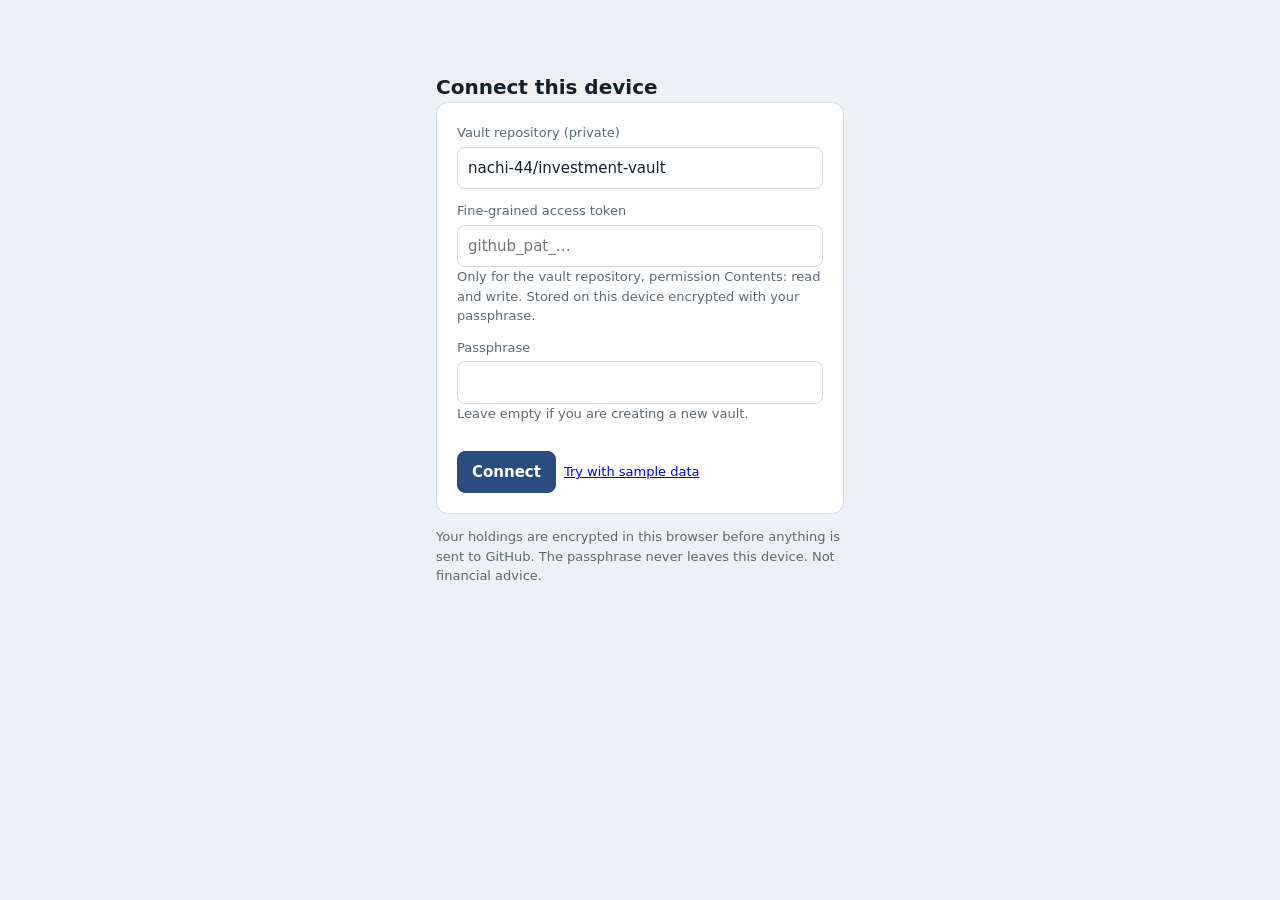
==== web/index.html @ b35d69a8 "Portfolio tracker v2: encrypted web app for PC and phone Ports the Python prototype to a no-build we" ====
<!doctype html>
<html lang="en">
<head>
<meta charset="utf-8">
<meta name="viewport" content="width=device-width,initial-scale=1,viewport-fit=cover">
<meta http-equiv="Content-Security-Policy" content="default-src 'self'; script-src 'self'; style-src 'self'; img-src 'self' data: blob:; connect-src 'self' https://api.github.com; manifest-src 'self'; worker-src 'self'; object-src 'none'; base-uri 'none'; form-action 'none'">
<meta name="referrer" content="no-referrer">
<meta name="app-version" content="dev">
<meta name="theme-color" content="#2B4C7E">
<title>Portfolio</title>
<link rel="manifest" href="manifest.webmanifest">
<link rel="icon" href="icon.svg" type="image/svg+xml">
<link rel="apple-touch-icon" href="icon-192.png">
<link rel="stylesheet" href="styles.css">
</head>
<body>
<div id="app"><p class="center mu">Loading…</p></div>
<noscript><p class="center">This app needs JavaScript.</p></noscript>
<script type="module" src="app.js"></script>
<script type="module" src="sw-register.js"></script>
</body>
</html>
---- web/styles.css ----
:root{
  --bg:#EDF0F4;--s:#fff;--s2:#F6F8FA;--ink:#14202B;--mu:#5B6975;--ln:#D3DAE1;--acc:#2B4C7E;--acc-ink:#fff;
  --gain:#0E7C66;--loss:#B3392F;--warn:#9A6200;--warn-bg:#FFF4DB;
  --c1:#2B4C7E;--c2:#0E7C66;--c3:#C27A1A;--c4:#7A4E9E;--c5:#B3392F;--c6:#4A8FB5;--c7:#8A8F98;
  color-scheme:light;
}
@media (prefers-color-scheme:dark){:root:not([data-theme="light"]){
  --bg:#10181F;--s:#18232D;--s2:#1E2B36;--ink:#E6ECF1;--mu:#93A1AE;--ln:#2B3946;--acc:#7FA6DC;--acc-ink:#0B1218;
  --gain:#3FC1A3;--loss:#F0786E;--warn:#E0A245;--warn-bg:#2E2412;
  --c1:#7FA6DC;--c2:#3FC1A3;--c3:#E0A245;--c4:#B79AD6;--c5:#F0786E;--c6:#6FB6D8;--c7:#9AA5B0;color-scheme:dark}}
:root[data-theme="dark"]{
  --bg:#10181F;--s:#18232D;--s2:#1E2B36;--ink:#E6ECF1;--mu:#93A1AE;--ln:#2B3946;--acc:#7FA6DC;--acc-ink:#0B1218;
  --gain:#3FC1A3;--loss:#F0786E;--warn:#E0A245;--warn-bg:#2E2412;
  --c1:#7FA6DC;--c2:#3FC1A3;--c3:#E0A245;--c4:#B79AD6;--c5:#F0786E;--c6:#6FB6D8;--c7:#9AA5B0;color-scheme:dark}

*{box-sizing:border-box}[hidden]{display:none!important}
html,body{margin:0;background:var(--bg);color:var(--ink)}
body{font:15px/1.5 system-ui,-apple-system,"Segoe UI",Roboto,sans-serif;font-variant-numeric:tabular-nums;-webkit-text-size-adjust:100%}
button,input,select,textarea{font:inherit;color:inherit}
h1{font-size:20px;margin:0}h2{font-size:16px;margin:24px 0 10px}h3{font-size:13px;color:var(--mu);font-weight:600;margin:0 0 10px;text-transform:uppercase;letter-spacing:.04em}
.page{max-width:960px;margin:0 auto;padding:16px 16px 96px}
.mu{color:var(--mu)}.sm{font-size:13px}.gain{color:var(--gain)}.loss{color:var(--loss)}
.row{display:flex;gap:8px;align-items:center;flex-wrap:wrap}.grow{flex:1}.right{text-align:right}

/* top bar and tabs */
.top{position:sticky;top:0;z-index:5;background:var(--bg);border-bottom:1px solid var(--ln)}
.top .page{padding-top:10px;padding-bottom:10px;display:flex;align-items:center;gap:12px}
.status{font-size:12px;color:var(--mu);margin-left:auto;text-align:right}
.status.err{color:var(--loss)}
.tabs{position:fixed;left:0;right:0;bottom:0;z-index:6;display:flex;background:var(--s);border-top:1px solid var(--ln);padding-bottom:env(safe-area-inset-bottom)}
.tabs button{flex:1;border:0;background:none;padding:10px 4px 12px;font-size:13px;color:var(--mu);cursor:pointer}
.tabs button[aria-selected="true"]{color:var(--acc);font-weight:600;box-shadow:inset 0 3px 0 var(--acc)}
@media (min-width:760px){
  .tabs{position:static;max-width:960px;margin:0 auto;background:none;border:0;padding:0 16px;gap:4px}
  .tabs button{flex:0 0 auto;padding:8px 14px;border-radius:8px}
  .tabs button[aria-selected="true"]{background:var(--s);box-shadow:none}
  .page{padding-bottom:48px}
}

/* summary tiles */
.sum{display:grid;grid-template-columns:repeat(2,1fr);gap:1px;background:var(--ln);border:1px solid var(--ln);border-radius:12px;overflow:hidden}
@media (min-width:640px){.sum{grid-template-columns:repeat(4,1fr)}}
.sum div{background:var(--s);padding:12px 14px;min-width:0}.sum span{display:block;color:var(--mu);font-size:12px}.sum b{font-size:19px;font-weight:600;white-space:nowrap}

.grid{display:grid;grid-template-columns:repeat(auto-fit,minmax(300px,1fr));gap:12px}
.card{background:var(--s);border:1px solid var(--ln);border-radius:12px;padding:14px;min-width:0}
.note{background:var(--warn-bg);color:var(--ink);border-radius:10px;padding:10px 12px;font-size:13px;margin:12px 0;border:1px solid color-mix(in srgb,var(--warn) 30%,transparent)}
.note.ok{background:var(--s2);border-color:var(--ln)}

/* charts */
.dn{display:flex;gap:16px;align-items:center;flex-wrap:wrap}.dn svg{width:132px;height:132px;flex:0 0 auto}
.lg{list-style:none;margin:0;padding:0;flex:1;min-width:150px}.lg li{display:flex;gap:8px;align-items:center;padding:3px 0;font-size:14px}
.lg i{width:10px;height:10px;border-radius:2px;flex:0 0 auto}.lg span{margin-left:auto;color:var(--mu)}
.br{display:grid;grid-template-columns:minmax(0,120px) 1fr 76px;gap:8px;align-items:center;padding:3px 0;font-size:13px}
.bl{overflow:hidden;text-overflow:ellipsis;white-space:nowrap}.bt{background:var(--s2);border-radius:4px;height:12px;overflow:hidden}
.bf{height:100%;border-radius:4px}.bv{text-align:right;color:var(--mu)}
.line svg{width:100%;height:160px;display:block}

/* filters */
.filters{display:grid;grid-template-columns:1fr 1fr;gap:8px;margin-bottom:10px}
@media (min-width:640px){.filters{grid-template-columns:2fr repeat(5,1fr)}}
.filters .search{grid-column:1/-1}@media (min-width:640px){.filters .search{grid-column:auto}}
input,select,textarea{width:100%;background:var(--s);border:1px solid var(--ln);border-radius:8px;padding:9px 10px;min-height:42px}
input:focus,select:focus,textarea:focus,button:focus-visible{outline:2px solid var(--acc);outline-offset:1px}
label{display:block;font-size:13px;color:var(--mu);margin-bottom:4px}
.field{margin-bottom:12px}
.form{display:grid;grid-template-columns:1fr 1fr;gap:0 12px}.form .full{grid-column:1/-1}

/* holdings list */
.list{background:var(--s);border:1px solid var(--ln);border-radius:12px;overflow:hidden}
.item{border-bottom:1px solid var(--ln)}.item:last-child{border-bottom:0}
.item>button{all:unset;box-sizing:border-box;width:100%;display:grid;grid-template-columns:minmax(0,1fr) auto;gap:2px 12px;padding:10px 14px;cursor:pointer}
.item>button:focus-visible{outline:2px solid var(--acc);outline-offset:-2px}
.item .nm{font-weight:600;overflow:hidden;text-overflow:ellipsis;white-space:nowrap}
.item .sub{font-size:12px;color:var(--mu);overflow:hidden;text-overflow:ellipsis;white-space:nowrap}
.item .v{text-align:right;font-weight:600;white-space:nowrap}.item .g{text-align:right;font-size:13px;white-space:nowrap}
.detail{padding:0 14px 12px;font-size:13px}
.kv{display:grid;grid-template-columns:repeat(auto-fill,minmax(140px,1fr));gap:6px 12px;margin-bottom:8px}.kv span{display:block;color:var(--mu);font-size:12px}
.badge{display:inline-block;font-size:11px;padding:1px 6px;border-radius:999px;background:var(--s2);color:var(--mu);border:1px solid var(--ln);margin-left:6px;vertical-align:1px}
.badge.warn{background:var(--warn-bg);color:var(--warn);border-color:transparent}
.listhead{display:flex;justify-content:space-between;font-size:12px;color:var(--mu);padding:0 4px 6px}
table.mini{width:100%;border-collapse:collapse;font-size:12px}table.mini td,table.mini th{padding:4px 6px;text-align:right;border-bottom:1px solid var(--ln);white-space:nowrap}
table.mini td:first-child,table.mini th:first-child{text-align:left}.scroll{overflow-x:auto}

/* buttons */
.btn{border:1px solid var(--ln);background:var(--s);border-radius:8px;padding:9px 14px;min-height:42px;cursor:pointer}
.btn.primary{background:var(--acc);color:var(--acc-ink);border-color:var(--acc);font-weight:600}
.btn.danger{color:var(--loss)}.btn:disabled{opacity:.5;cursor:default}
.seg{display:flex;flex-wrap:wrap;gap:6px;margin-bottom:14px}
.seg button{border:1px solid var(--ln);background:var(--s);border-radius:999px;padding:6px 12px;cursor:pointer;font-size:14px}
.seg button[aria-pressed="true"]{background:var(--acc);color:var(--acc-ink);border-color:var(--acc)}

/* lock / setup */
.center{max-width:440px;margin:8vh auto 0;padding:0 16px}
.center .card{padding:20px}
.recovery{font-family:ui-monospace,Consolas,monospace;font-size:16px;letter-spacing:.04em;word-break:break-all;background:var(--s2);border:1px dashed var(--ln);border-radius:8px;padding:12px;user-select:all}
.err{color:var(--loss);font-size:13px;min-height:1.2em}
.toast{position:fixed;left:50%;bottom:84px;transform:translateX(-50%);background:var(--ink);color:var(--bg);padding:10px 16px;border-radius:10px;font-size:14px;z-index:20;max-width:calc(100% - 32px)}
footer{font-size:12px;color:var(--mu);margin-top:28px}
.testlog{white-space:pre-wrap;background:var(--s);border:1px solid var(--ln);border-radius:12px;padding:12px;font-size:13px}
details summary{cursor:pointer}
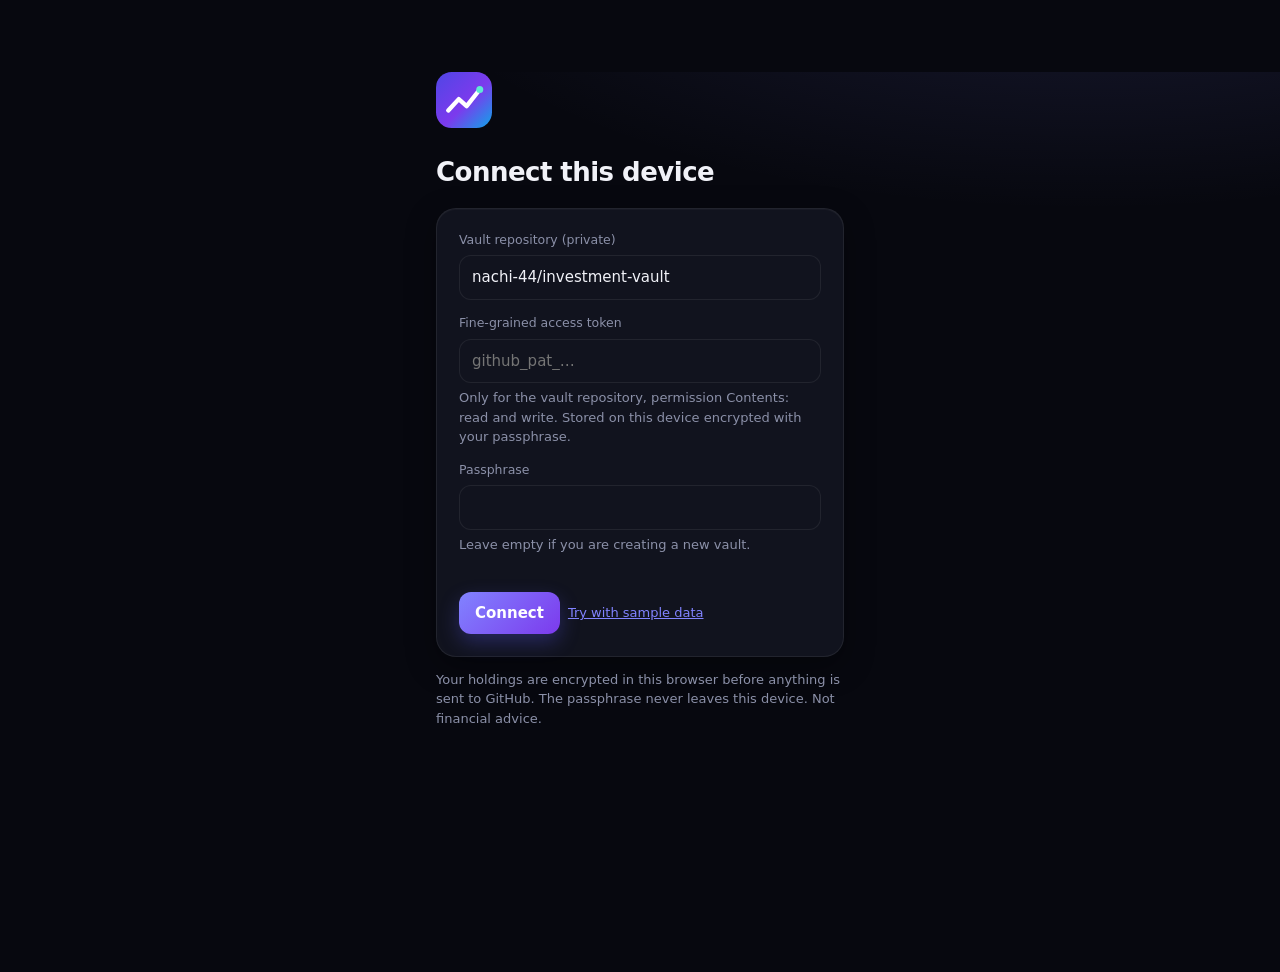
==== commit 1a09200d: "Redesign: dark by default, gradient hero with today's change, top holdings New look with a gradient " ====
--- a/web/index.html
+++ b/web/index.html
@@ -6,7 +6,7 @@
 <meta http-equiv="Content-Security-Policy" content="default-src 'self'; script-src 'self'; style-src 'self'; img-src 'self' data: blob:; connect-src 'self' https://api.github.com; manifest-src 'self'; worker-src 'self'; object-src 'none'; base-uri 'none'; form-action 'none'">
 <meta name="referrer" content="no-referrer">
 <meta name="app-version" content="dev">
-<meta name="theme-color" content="#2B4C7E">
+<meta name="theme-color" content="#07080F">
 <title>Portfolio</title>
 <link rel="manifest" href="manifest.webmanifest">
 <link rel="icon" href="icon.svg" type="image/svg+xml">
--- a/web/styles.css
+++ b/web/styles.css
@@ -1,101 +1,228 @@
+/* ---------- tokens ---------- */
 :root{
-  --bg:#EDF0F4;--s:#fff;--s2:#F6F8FA;--ink:#14202B;--mu:#5B6975;--ln:#D3DAE1;--acc:#2B4C7E;--acc-ink:#fff;
-  --gain:#0E7C66;--loss:#B3392F;--warn:#9A6200;--warn-bg:#FFF4DB;
-  --c1:#2B4C7E;--c2:#0E7C66;--c3:#C27A1A;--c4:#7A4E9E;--c5:#B3392F;--c6:#4A8FB5;--c7:#8A8F98;
+  --bg:#F3F4F9;--bg2:#E9EBF5;--s:#FFFFFF;--s2:#F1F2F8;--s3:#E7E9F3;
+  --ink:#0E1222;--mu:#6A6F87;--ln:rgba(14,18,34,.08);
+  --acc:#5B5BF6;--acc-ink:#fff;--acc-soft:rgba(91,91,246,.12);
+  --gain:#0E9F6E;--gain-soft:rgba(14,159,110,.12);--loss:#E5484D;--loss-soft:rgba(229,72,77,.12);
+  --warn:#B7791F;--warn-soft:rgba(245,158,11,.14);
+  --c1:#6366F1;--c2:#14B8A6;--c3:#F59E0B;--c4:#EC4899;--c5:#8B5CF6;--c6:#0EA5E9;--c7:#94A3B8;
+  --hero:linear-gradient(135deg,#4338CA 0%,#6D28D9 45%,#0EA5E9 100%);
+  --shadow:0 1px 2px rgba(14,18,34,.04),0 8px 24px rgba(14,18,34,.06);
+  --shadow-lg:0 20px 50px rgba(67,56,202,.28);
+  --r:20px;--r-sm:12px;
   color-scheme:light;
 }
 @media (prefers-color-scheme:dark){:root:not([data-theme="light"]){
-  --bg:#10181F;--s:#18232D;--s2:#1E2B36;--ink:#E6ECF1;--mu:#93A1AE;--ln:#2B3946;--acc:#7FA6DC;--acc-ink:#0B1218;
-  --gain:#3FC1A3;--loss:#F0786E;--warn:#E0A245;--warn-bg:#2E2412;
-  --c1:#7FA6DC;--c2:#3FC1A3;--c3:#E0A245;--c4:#B79AD6;--c5:#F0786E;--c6:#6FB6D8;--c7:#9AA5B0;color-scheme:dark}}
+  --bg:#07080F;--bg2:#0D0F1A;--s:#11131E;--s2:#171A28;--s3:#1F2333;
+  --ink:#F1F2F8;--mu:#8B90A8;--ln:rgba(255,255,255,.07);
+  --acc:#8183FF;--acc-ink:#0A0B14;--acc-soft:rgba(129,131,255,.16);
+  --gain:#34D399;--gain-soft:rgba(52,211,153,.14);--loss:#FF6B6B;--loss-soft:rgba(255,107,107,.14);
+  --warn:#FBBF24;--warn-soft:rgba(251,191,36,.12);
+  --c1:#818CF8;--c2:#2DD4BF;--c3:#FBBF24;--c4:#F472B6;--c5:#A78BFA;--c6:#38BDF8;--c7:#94A3B8;
+  --hero:linear-gradient(135deg,#312E81 0%,#5B21B6 45%,#0369A1 100%);
+  --shadow:0 1px 0 rgba(255,255,255,.03) inset,0 10px 30px rgba(0,0,0,.35);
+  --shadow-lg:0 24px 60px rgba(76,29,149,.45);
+  color-scheme:dark}}
 :root[data-theme="dark"]{
-  --bg:#10181F;--s:#18232D;--s2:#1E2B36;--ink:#E6ECF1;--mu:#93A1AE;--ln:#2B3946;--acc:#7FA6DC;--acc-ink:#0B1218;
-  --gain:#3FC1A3;--loss:#F0786E;--warn:#E0A245;--warn-bg:#2E2412;
-  --c1:#7FA6DC;--c2:#3FC1A3;--c3:#E0A245;--c4:#B79AD6;--c5:#F0786E;--c6:#6FB6D8;--c7:#9AA5B0;color-scheme:dark}
-
+  --bg:#07080F;--bg2:#0D0F1A;--s:#11131E;--s2:#171A28;--s3:#1F2333;
+  --ink:#F1F2F8;--mu:#8B90A8;--ln:rgba(255,255,255,.07);
+  --acc:#8183FF;--acc-ink:#0A0B14;--acc-soft:rgba(129,131,255,.16);
+  --gain:#34D399;--gain-soft:rgba(52,211,153,.14);--loss:#FF6B6B;--loss-soft:rgba(255,107,107,.14);
+  --warn:#FBBF24;--warn-soft:rgba(251,191,36,.12);
+  --c1:#818CF8;--c2:#2DD4BF;--c3:#FBBF24;--c4:#F472B6;--c5:#A78BFA;--c6:#38BDF8;--c7:#94A3B8;
+  --hero:linear-gradient(135deg,#312E81 0%,#5B21B6 45%,#0369A1 100%);
+  --shadow:0 1px 0 rgba(255,255,255,.03) inset,0 10px 30px rgba(0,0,0,.35);
+  --shadow-lg:0 24px 60px rgba(76,29,149,.45);
+  color-scheme:dark}
+
+/* ---------- base ---------- */
 *{box-sizing:border-box}[hidden]{display:none!important}
 html,body{margin:0;background:var(--bg);color:var(--ink)}
-body{font:15px/1.5 system-ui,-apple-system,"Segoe UI",Roboto,sans-serif;font-variant-numeric:tabular-nums;-webkit-text-size-adjust:100%}
+body{font:15px/1.5 "Inter","SF Pro Text","Segoe UI Variable Text","Segoe UI",system-ui,-apple-system,Roboto,sans-serif;
+  font-variant-numeric:tabular-nums;-webkit-text-size-adjust:100%;-webkit-font-smoothing:antialiased;
+  background:radial-gradient(1200px 500px at 85% -10%,var(--acc-soft),transparent 60%),var(--bg);background-attachment:fixed;min-height:100vh}
 button,input,select,textarea{font:inherit;color:inherit}
-h1{font-size:20px;margin:0}h2{font-size:16px;margin:24px 0 10px}h3{font-size:13px;color:var(--mu);font-weight:600;margin:0 0 10px;text-transform:uppercase;letter-spacing:.04em}
-.page{max-width:960px;margin:0 auto;padding:16px 16px 96px}
+h1{font-size:19px;margin:0;letter-spacing:-.01em}
+h2{font-size:17px;margin:28px 0 12px;letter-spacing:-.01em}
+h3{font-size:12px;color:var(--mu);font-weight:600;margin:0 0 14px;text-transform:uppercase;letter-spacing:.08em}
+a{color:var(--acc)}
+.page{max-width:1040px;margin:0 auto;padding:16px 16px 120px}
 .mu{color:var(--mu)}.sm{font-size:13px}.gain{color:var(--gain)}.loss{color:var(--loss)}
 .row{display:flex;gap:8px;align-items:center;flex-wrap:wrap}.grow{flex:1}.right{text-align:right}
-
-/* top bar and tabs */
-.top{position:sticky;top:0;z-index:5;background:var(--bg);border-bottom:1px solid var(--ln)}
+main.page>*{animation:rise .35s ease both}
+@keyframes rise{from{opacity:0;transform:translateY(6px)}to{opacity:1;transform:none}}
+@media (prefers-reduced-motion:reduce){main.page>*{animation:none}}
+
+/* ---------- top bar ---------- */
+.top{position:sticky;top:0;z-index:5;backdrop-filter:saturate(1.6) blur(14px);-webkit-backdrop-filter:saturate(1.6) blur(14px);
+  background:color-mix(in srgb,var(--bg) 72%,transparent);border-bottom:1px solid var(--ln)}
 .top .page{padding-top:10px;padding-bottom:10px;display:flex;align-items:center;gap:12px}
-.status{font-size:12px;color:var(--mu);margin-left:auto;text-align:right}
-.status.err{color:var(--loss)}
-.tabs{position:fixed;left:0;right:0;bottom:0;z-index:6;display:flex;background:var(--s);border-top:1px solid var(--ln);padding-bottom:env(safe-area-inset-bottom)}
-.tabs button{flex:1;border:0;background:none;padding:10px 4px 12px;font-size:13px;color:var(--mu);cursor:pointer}
-.tabs button[aria-selected="true"]{color:var(--acc);font-weight:600;box-shadow:inset 0 3px 0 var(--acc)}
-@media (min-width:760px){
-  .tabs{position:static;max-width:960px;margin:0 auto;background:none;border:0;padding:0 16px;gap:4px}
-  .tabs button{flex:0 0 auto;padding:8px 14px;border-radius:8px}
-  .tabs button[aria-selected="true"]{background:var(--s);box-shadow:none}
-  .page{padding-bottom:48px}
+.brand{display:flex;align-items:center;gap:10px}
+.brand svg{width:30px;height:30px;flex:0 0 auto}
+.status{font-size:12px;color:var(--mu);margin-left:auto;text-align:right;line-height:1.35}
+.status b{display:block;color:var(--ink);font-size:17px;font-weight:700;letter-spacing:-.01em}
+.status.err .line2{color:var(--loss)}
+.live{display:inline-block;width:7px;height:7px;border-radius:50%;background:var(--gain);margin-right:6px;vertical-align:1px;box-shadow:0 0 0 3px var(--gain-soft)}
+.live.busy{background:var(--warn);box-shadow:0 0 0 3px var(--warn-soft);animation:pulse 1s ease-in-out infinite}
+@keyframes pulse{50%{opacity:.35}}
+
+/* ---------- navigation ---------- */
+.tabs{position:fixed;left:50%;transform:translateX(-50%);bottom:calc(12px + env(safe-area-inset-bottom));z-index:6;display:flex;gap:2px;
+  background:color-mix(in srgb,var(--s) 82%,transparent);backdrop-filter:blur(18px) saturate(1.6);-webkit-backdrop-filter:blur(18px) saturate(1.6);
+  border:1px solid var(--ln);border-radius:22px;padding:6px;box-shadow:0 12px 40px rgba(0,0,0,.18);width:min(440px,calc(100% - 24px))}
+.tabs button{flex:1;border:0;background:none;padding:6px 2px;font-size:11px;font-weight:500;color:var(--mu);cursor:pointer;border-radius:16px;
+  display:flex;flex-direction:column;align-items:center;gap:2px;transition:background .2s,color .2s}
+.tabs svg{width:21px;height:21px}
+.tabs button[aria-selected="true"]{color:var(--acc);background:var(--acc-soft)}
+@media (min-width:860px){
+  .tabs{position:static;transform:none;margin:14px auto 0;width:max-content;box-shadow:var(--shadow);background:var(--s)}
+  .tabs button{flex-direction:row;gap:8px;font-size:14px;padding:8px 16px}
+  .tabs svg{width:18px;height:18px}
+  .page{padding-bottom:56px}
 }
 
-/* summary tiles */
-.sum{display:grid;grid-template-columns:repeat(2,1fr);gap:1px;background:var(--ln);border:1px solid var(--ln);border-radius:12px;overflow:hidden}
-@media (min-width:640px){.sum{grid-template-columns:repeat(4,1fr)}}
-.sum div{background:var(--s);padding:12px 14px;min-width:0}.sum span{display:block;color:var(--mu);font-size:12px}.sum b{font-size:19px;font-weight:600;white-space:nowrap}
-
-.grid{display:grid;grid-template-columns:repeat(auto-fit,minmax(300px,1fr));gap:12px}
-.card{background:var(--s);border:1px solid var(--ln);border-radius:12px;padding:14px;min-width:0}
-.note{background:var(--warn-bg);color:var(--ink);border-radius:10px;padding:10px 12px;font-size:13px;margin:12px 0;border:1px solid color-mix(in srgb,var(--warn) 30%,transparent)}
-.note.ok{background:var(--s2);border-color:var(--ln)}
-
-/* charts */
-.dn{display:flex;gap:16px;align-items:center;flex-wrap:wrap}.dn svg{width:132px;height:132px;flex:0 0 auto}
-.lg{list-style:none;margin:0;padding:0;flex:1;min-width:150px}.lg li{display:flex;gap:8px;align-items:center;padding:3px 0;font-size:14px}
-.lg i{width:10px;height:10px;border-radius:2px;flex:0 0 auto}.lg span{margin-left:auto;color:var(--mu)}
-.br{display:grid;grid-template-columns:minmax(0,120px) 1fr 76px;gap:8px;align-items:center;padding:3px 0;font-size:13px}
-.bl{overflow:hidden;text-overflow:ellipsis;white-space:nowrap}.bt{background:var(--s2);border-radius:4px;height:12px;overflow:hidden}
-.bf{height:100%;border-radius:4px}.bv{text-align:right;color:var(--mu)}
+/* ---------- hero ---------- */
+.hero{position:relative;overflow:hidden;border-radius:28px;padding:22px 22px 0;color:#fff;background:var(--hero);box-shadow:var(--shadow-lg);isolation:isolate}
+.hero::before{content:"";position:absolute;inset:-40% -20% auto auto;width:360px;height:360px;border-radius:50%;
+  background:radial-gradient(circle,rgba(255,255,255,.28),transparent 65%);z-index:-1}
+.hero::after{content:"";position:absolute;inset:auto auto -50% -10%;width:300px;height:300px;border-radius:50%;
+  background:radial-gradient(circle,rgba(45,212,191,.35),transparent 65%);z-index:-1}
+.hero .lbl{font-size:13px;opacity:.8;font-weight:500;letter-spacing:.02em}
+.hero .big{font-size:clamp(34px,9vw,52px);font-weight:700;letter-spacing:-.03em;line-height:1.1;margin:4px 0 10px}
+.hero .big .cents{font-size:.5em;opacity:.7;font-weight:600}
+.hero .pills{display:flex;gap:8px;flex-wrap:wrap}
+.hero .pill{background:rgba(255,255,255,.16);color:#fff;border:1px solid rgba(255,255,255,.18);backdrop-filter:blur(6px)}
+.hero .pill.up::before{content:"▲ ";font-size:.8em}.hero .pill.down::before{content:"▼ ";font-size:.8em}
+.hero .chart{margin:14px -22px 0;height:110px}
+.hero .chart svg{width:100%;height:100%;display:block}
+.hero .empty{padding:18px 0 22px;font-size:13px;opacity:.75}
+
+/* ---------- pills, badges ---------- */
+.pill{display:inline-flex;align-items:center;gap:4px;font-size:12.5px;font-weight:600;padding:4px 10px;border-radius:999px;white-space:nowrap}
+.pill.gain{background:var(--gain-soft);color:var(--gain)}.pill.loss{background:var(--loss-soft);color:var(--loss)}
+.pill.neutral{background:var(--s2);color:var(--mu)}
+.badge{display:inline-block;font-size:10.5px;font-weight:600;padding:1px 7px;border-radius:999px;background:var(--s2);color:var(--mu);margin-left:6px;vertical-align:2px}
+.badge.warn{background:var(--warn-soft);color:var(--warn)}
+
+/* ---------- KPI tiles ---------- */
+.kpis{display:grid;grid-template-columns:repeat(4,1fr);gap:10px;margin-top:14px}
+@media (max-width:699px){
+  .kpis{grid-template-columns:repeat(4,minmax(128px,1fr));overflow-x:auto;scroll-snap-type:x mandatory;margin:12px -16px 0;padding:2px 16px 6px;scrollbar-width:none}
+  .kpis::-webkit-scrollbar{display:none}
+  .kpi{scroll-snap-align:start;padding:11px 13px}
+  .kpi b{font-size:17px}
+  .hero{padding:18px 18px 0;border-radius:24px}
+  .hero .chart{margin:10px -18px 0;height:80px}
+}
+.kpi{background:var(--s);border-radius:var(--r);padding:14px 16px;box-shadow:var(--shadow);min-width:0}
+.kpi>span:first-child{display:block;color:var(--mu);font-size:12px;font-weight:500}
+.kpi b{display:block;font-size:21px;font-weight:700;letter-spacing:-.02em;white-space:nowrap;overflow:hidden;text-overflow:ellipsis;margin-top:2px}
+.kpi .pill{margin-top:6px}
+
+/* ---------- top holdings ---------- */
+.sect{display:flex;align-items:baseline;justify-content:space-between;margin:26px 0 10px}
+.sect h2{margin:0}
+.link{border:0;background:none;color:var(--acc);font-weight:600;font-size:13.5px;cursor:pointer;padding:4px}
+.tops{display:grid;gap:8px}
+@media (min-width:860px){.tops{grid-template-columns:1fr 1fr}}
+.top-row{all:unset;box-sizing:border-box;display:flex;align-items:center;gap:12px;padding:12px 14px;border-radius:18px;background:var(--s);border:1px solid var(--ln);box-shadow:var(--shadow);cursor:pointer;transition:transform .12s,background .15s;min-width:0}
+.top-row:hover{background:var(--s2);transform:translateY(-1px)}
+.top-row:focus-visible{outline:2px solid var(--acc);outline-offset:2px}
+.top-row .nm{flex:1;min-width:0}
+.top-row .nm b,.top-row .nm span{display:block;overflow:hidden;text-overflow:ellipsis;white-space:nowrap}
+.top-row .nm b{font-weight:650;font-size:15px}.top-row .nm span{font-size:12px;color:var(--mu)}
+.top-row .val{text-align:right;white-space:nowrap}
+.top-row .val b{display:block;font-size:16px;font-weight:700;letter-spacing:-.01em}
+.top-row .val span{display:block;font-size:12.5px;font-weight:600}
+
+/* ---------- cards ---------- */
+.grid{display:grid;grid-template-columns:repeat(auto-fit,minmax(min(100%,320px),1fr));gap:14px}
+.card{background:var(--s);border-radius:var(--r);padding:18px;min-width:0;box-shadow:var(--shadow);border:1px solid var(--ln)}
+.card.wide{grid-column:1/-1}
+.note{background:var(--warn-soft);color:var(--ink);border-radius:14px;padding:11px 14px;font-size:13px;margin:12px 0}
+.note.ok{background:var(--s2)}
+
+/* ---------- charts ---------- */
+.dn{display:flex;gap:18px;align-items:center;flex-wrap:wrap}
+.dn .ring{position:relative;width:150px;height:150px;flex:0 0 auto}
+.dn svg{width:100%;height:100%}
+.dn .center{position:absolute;inset:0;display:flex;flex-direction:column;align-items:center;justify-content:center;text-align:center;pointer-events:none}
+.dn .center b{font-size:16px;font-weight:700;letter-spacing:-.02em}.dn .center span{font-size:11px;color:var(--mu)}
+.lg{list-style:none;margin:0;padding:0;flex:1;min-width:170px}
+.lg li{display:flex;gap:10px;align-items:center;padding:5px 0;font-size:14px;border-bottom:1px dashed var(--ln)}.lg li:last-child{border:0}
+.lg i{width:10px;height:10px;border-radius:4px;flex:0 0 auto}.lg span{margin-left:auto;color:var(--mu);font-weight:500}
+.br{display:grid;grid-template-columns:minmax(0,130px) 1fr 74px;gap:10px;align-items:center;padding:5px 0;font-size:13px}
+.bl{overflow:hidden;text-overflow:ellipsis;white-space:nowrap}.bt{background:var(--s2);border-radius:99px;height:10px;overflow:hidden}
+.bf{height:100%;border-radius:99px;transition:width .6s cubic-bezier(.2,.8,.2,1)}.bv{text-align:right;color:var(--mu);font-weight:500}
 .line svg{width:100%;height:160px;display:block}
-
-/* filters */
-.filters{display:grid;grid-template-columns:1fr 1fr;gap:8px;margin-bottom:10px}
-@media (min-width:640px){.filters{grid-template-columns:2fr repeat(5,1fr)}}
-.filters .search{grid-column:1/-1}@media (min-width:640px){.filters .search{grid-column:auto}}
-input,select,textarea{width:100%;background:var(--s);border:1px solid var(--ln);border-radius:8px;padding:9px 10px;min-height:42px}
-input:focus,select:focus,textarea:focus,button:focus-visible{outline:2px solid var(--acc);outline-offset:1px}
-label{display:block;font-size:13px;color:var(--mu);margin-bottom:4px}
-.field{margin-bottom:12px}
+.movers{display:grid;gap:8px}
+.mover{display:flex;align-items:center;gap:12px;padding:8px;border-radius:14px;background:var(--s2)}
+.mover .nm{flex:1;min-width:0;overflow:hidden;text-overflow:ellipsis;white-space:nowrap;font-weight:550}
+
+/* ---------- avatars ---------- */
+.av{width:38px;height:38px;border-radius:12px;display:grid;place-items:center;font-size:13px;font-weight:700;letter-spacing:.02em;flex:0 0 auto;color:#fff}
+
+/* ---------- filters & forms ---------- */
+.filters{display:grid;grid-template-columns:1fr 1fr;gap:8px;margin-bottom:12px}
+@media (min-width:700px){.filters{grid-template-columns:2fr repeat(5,1fr)}}
+.filters .search{grid-column:1/-1}@media (min-width:700px){.filters .search{grid-column:auto}}
+input,select,textarea{width:100%;background:var(--s);border:1px solid var(--ln);border-radius:var(--r-sm);padding:10px 12px;min-height:44px;transition:border-color .15s,box-shadow .15s}
+select{appearance:none;-webkit-appearance:none;padding-right:34px;
+  background-image:linear-gradient(45deg,transparent 50%,var(--mu) 50%),linear-gradient(135deg,var(--mu) 50%,transparent 50%);
+  background-position:calc(100% - 18px) 52%,calc(100% - 13px) 52%;background-size:5px 5px;background-repeat:no-repeat}
+input:focus,select:focus,textarea:focus{outline:none;border-color:var(--acc);box-shadow:0 0 0 4px var(--acc-soft)}
+button:focus-visible{outline:2px solid var(--acc);outline-offset:2px}
+input[type=file]{padding:8px;background:var(--s2);border-style:dashed}
+input[type=checkbox]{width:auto;min-height:0;accent-color:var(--acc)}
+label{display:block;font-size:12.5px;color:var(--mu);margin-bottom:6px;font-weight:500}
+.field{margin-bottom:14px}.field .sm{margin-top:5px}
 .form{display:grid;grid-template-columns:1fr 1fr;gap:0 12px}.form .full{grid-column:1/-1}
 
-/* holdings list */
-.list{background:var(--s);border:1px solid var(--ln);border-radius:12px;overflow:hidden}
-.item{border-bottom:1px solid var(--ln)}.item:last-child{border-bottom:0}
-.item>button{all:unset;box-sizing:border-box;width:100%;display:grid;grid-template-columns:minmax(0,1fr) auto;gap:2px 12px;padding:10px 14px;cursor:pointer}
+/* ---------- holdings list ---------- */
+.list{display:grid;gap:8px}
+.item{background:var(--s);border-radius:18px;box-shadow:var(--shadow);border:1px solid var(--ln);overflow:hidden;transition:transform .15s}
+.item>button{all:unset;box-sizing:border-box;width:100%;display:grid;grid-template-columns:auto minmax(0,1fr) auto;gap:2px 12px;align-items:center;padding:12px 14px;cursor:pointer}
+.item>button:hover{background:var(--s2)}
 .item>button:focus-visible{outline:2px solid var(--acc);outline-offset:-2px}
+.item .av{grid-row:1/3}
 .item .nm{font-weight:600;overflow:hidden;text-overflow:ellipsis;white-space:nowrap}
 .item .sub{font-size:12px;color:var(--mu);overflow:hidden;text-overflow:ellipsis;white-space:nowrap}
-.item .v{text-align:right;font-weight:600;white-space:nowrap}.item .g{text-align:right;font-size:13px;white-space:nowrap}
-.detail{padding:0 14px 12px;font-size:13px}
-.kv{display:grid;grid-template-columns:repeat(auto-fill,minmax(140px,1fr));gap:6px 12px;margin-bottom:8px}.kv span{display:block;color:var(--mu);font-size:12px}
-.badge{display:inline-block;font-size:11px;padding:1px 6px;border-radius:999px;background:var(--s2);color:var(--mu);border:1px solid var(--ln);margin-left:6px;vertical-align:1px}
-.badge.warn{background:var(--warn-bg);color:var(--warn);border-color:transparent}
-.listhead{display:flex;justify-content:space-between;font-size:12px;color:var(--mu);padding:0 4px 6px}
-table.mini{width:100%;border-collapse:collapse;font-size:12px}table.mini td,table.mini th{padding:4px 6px;text-align:right;border-bottom:1px solid var(--ln);white-space:nowrap}
+.item .v{text-align:right;font-weight:650;white-space:nowrap}.item .g{text-align:right;white-space:nowrap}
+.detail{padding:4px 16px 16px;font-size:13px;border-top:1px solid var(--ln);background:var(--s2)}
+.kv{display:grid;grid-template-columns:repeat(auto-fill,minmax(140px,1fr));gap:10px 14px;margin:12px 0}
+.kv span{display:block;color:var(--mu);font-size:11.5px}.kv>div{font-weight:550}
+.listhead{display:flex;justify-content:space-between;align-items:center;font-size:12.5px;color:var(--mu);padding:0 4px 8px}
+table.mini{width:100%;border-collapse:collapse;font-size:12.5px}
+table.mini td,table.mini th{padding:7px 8px;text-align:right;border-bottom:1px solid var(--ln);white-space:nowrap}
+table.mini th{color:var(--mu);font-weight:500}
 table.mini td:first-child,table.mini th:first-child{text-align:left}.scroll{overflow-x:auto}
 
-/* buttons */
-.btn{border:1px solid var(--ln);background:var(--s);border-radius:8px;padding:9px 14px;min-height:42px;cursor:pointer}
-.btn.primary{background:var(--acc);color:var(--acc-ink);border-color:var(--acc);font-weight:600}
-.btn.danger{color:var(--loss)}.btn:disabled{opacity:.5;cursor:default}
-.seg{display:flex;flex-wrap:wrap;gap:6px;margin-bottom:14px}
-.seg button{border:1px solid var(--ln);background:var(--s);border-radius:999px;padding:6px 12px;cursor:pointer;font-size:14px}
-.seg button[aria-pressed="true"]{background:var(--acc);color:var(--acc-ink);border-color:var(--acc)}
-
-/* lock / setup */
-.center{max-width:440px;margin:8vh auto 0;padding:0 16px}
-.center .card{padding:20px}
-.recovery{font-family:ui-monospace,Consolas,monospace;font-size:16px;letter-spacing:.04em;word-break:break-all;background:var(--s2);border:1px dashed var(--ln);border-radius:8px;padding:12px;user-select:all}
-.err{color:var(--loss);font-size:13px;min-height:1.2em}
-.toast{position:fixed;left:50%;bottom:84px;transform:translateX(-50%);background:var(--ink);color:var(--bg);padding:10px 16px;border-radius:10px;font-size:14px;z-index:20;max-width:calc(100% - 32px)}
-footer{font-size:12px;color:var(--mu);margin-top:28px}
-.testlog{white-space:pre-wrap;background:var(--s);border:1px solid var(--ln);border-radius:12px;padding:12px;font-size:13px}
-details summary{cursor:pointer}
+/* ---------- buttons ---------- */
+.btn{border:1px solid var(--ln);background:var(--s);border-radius:var(--r-sm);padding:9px 16px;min-height:42px;cursor:pointer;font-weight:550;transition:transform .1s,background .15s}
+.btn:hover{background:var(--s2)}.btn:active{transform:scale(.98)}
+.btn.primary{background:linear-gradient(135deg,var(--acc),#7C3AED);color:#fff;border:0;box-shadow:0 8px 20px rgba(91,91,246,.3)}
+.btn.primary:hover{filter:brightness(1.06)}
+.btn.danger{color:var(--loss)}.btn:disabled{opacity:.5;cursor:default;transform:none}
+.btn.icon{min-width:42px;width:42px;padding:0;display:grid;place-items:center;border-radius:14px}
+.btn.icon svg{width:19px;height:19px}
+.btn.icon.spin svg{animation:spin 1s linear infinite}
+@keyframes spin{to{transform:rotate(360deg)}}
+@media (prefers-reduced-motion:reduce){.btn.icon.spin svg{animation:none;opacity:.5}}
+.seg{display:flex;gap:6px;margin-bottom:14px;overflow-x:auto;padding:4px;background:var(--s);border-radius:16px;box-shadow:var(--shadow);scrollbar-width:none}
+.seg::-webkit-scrollbar{display:none}
+.seg button{border:0;background:none;border-radius:12px;padding:8px 14px;cursor:pointer;font-size:14px;font-weight:550;color:var(--mu);white-space:nowrap}
+.seg button[aria-pressed="true"]{background:var(--acc);color:#fff;box-shadow:0 6px 14px rgba(91,91,246,.3)}
+
+/* ---------- lock / setup ---------- */
+.center{max-width:440px;margin:8vh auto 0;padding:0 16px 40px}
+.center h1{font-size:26px;margin-bottom:6px;letter-spacing:-.02em}
+.center .logo{width:56px;height:56px;margin-bottom:18px}
+.center .card{padding:22px;margin-top:16px}
+.recovery{font-family:ui-monospace,"Cascadia Code",Consolas,monospace;font-size:16px;letter-spacing:.04em;word-break:break-all;background:var(--s2);border:1px dashed var(--acc);border-radius:12px;padding:14px;user-select:all}
+.err{color:var(--loss);font-size:13px;min-height:1.2em;margin:4px 0 8px}
+.toast{position:fixed;left:50%;bottom:calc(96px + env(safe-area-inset-bottom));transform:translateX(-50%);background:var(--ink);color:var(--bg);padding:11px 18px;border-radius:14px;font-size:14px;font-weight:500;z-index:20;max-width:calc(100% - 32px);box-shadow:0 12px 30px rgba(0,0,0,.25);animation:rise .25s ease both}
+@media (min-width:860px){.toast{bottom:28px}}
+footer{font-size:12px;color:var(--mu);margin-top:32px;text-align:center}
+.testlog{white-space:pre-wrap;background:var(--s);border-radius:16px;padding:14px;font-size:13px}
+details{margin-top:6px}details summary{cursor:pointer;font-weight:550;padding:4px 0}
+hr{border:0;border-top:1px solid var(--ln);margin:18px 0}
